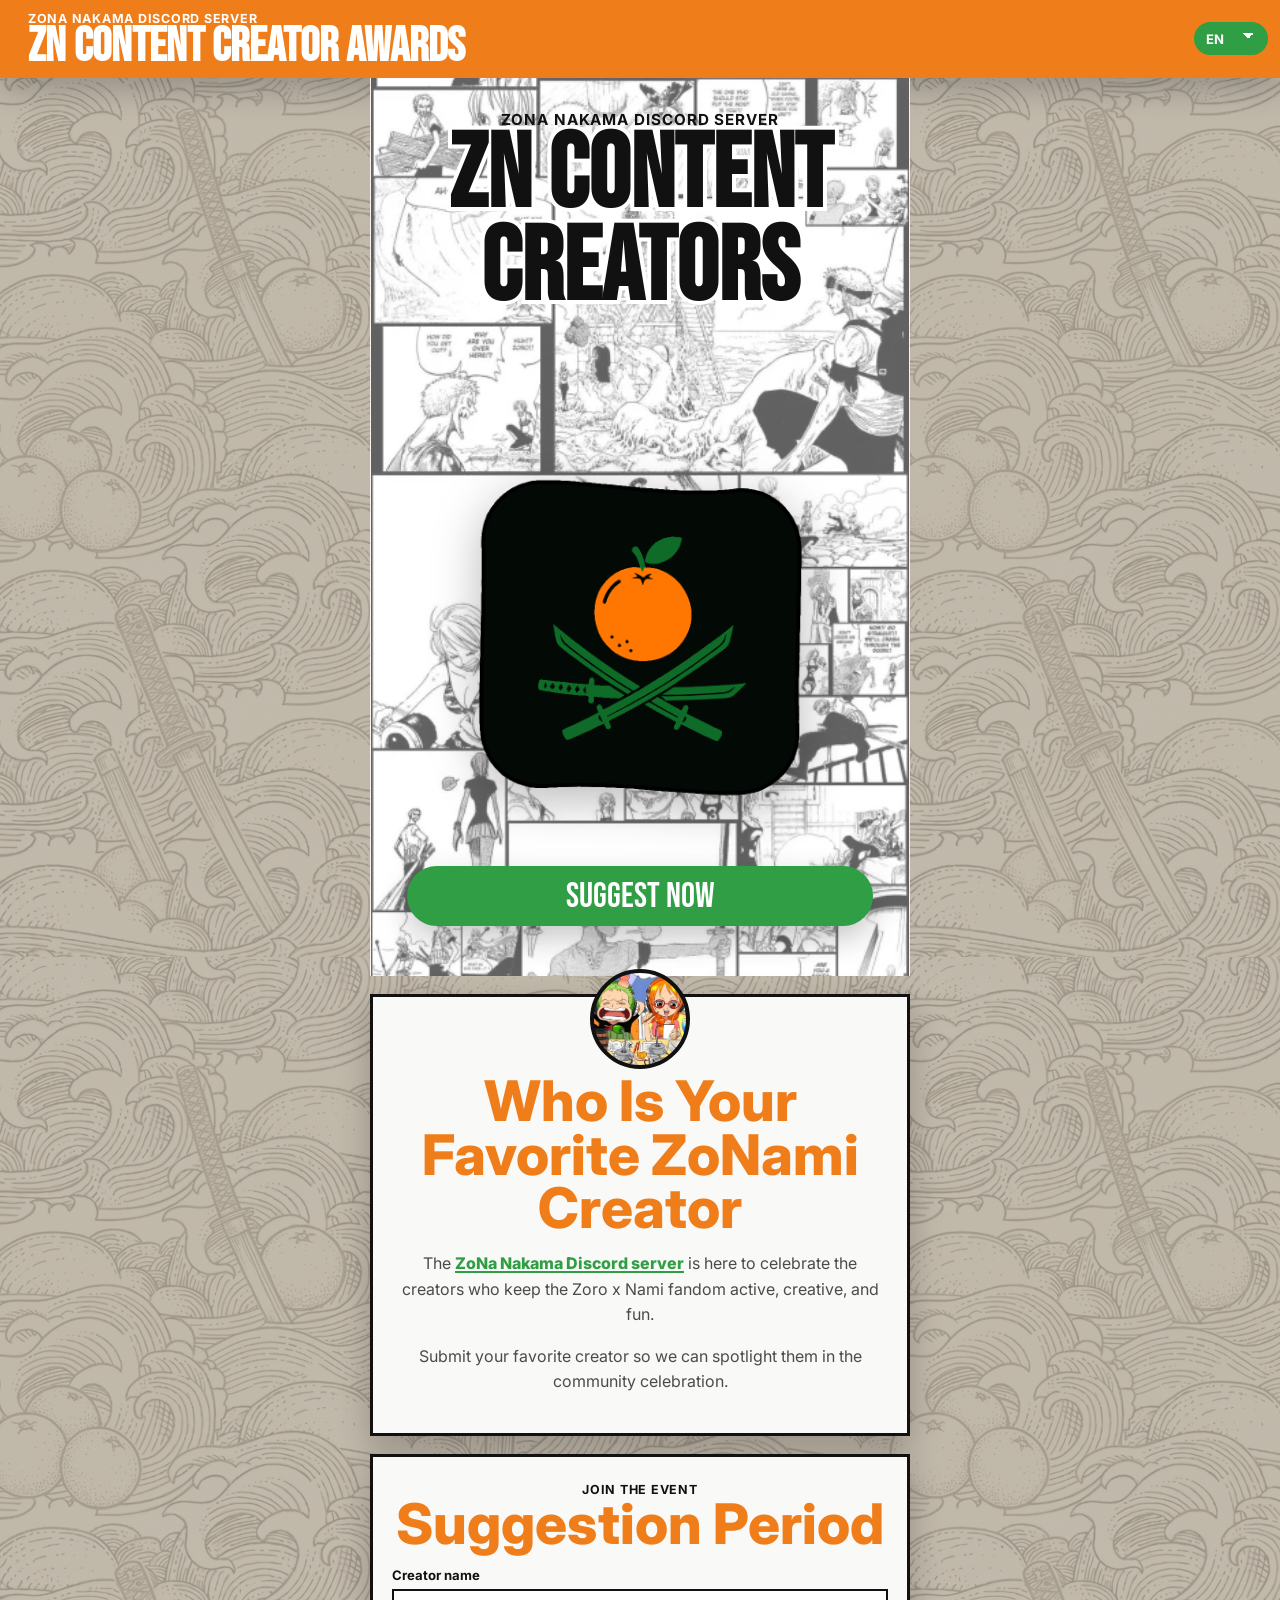
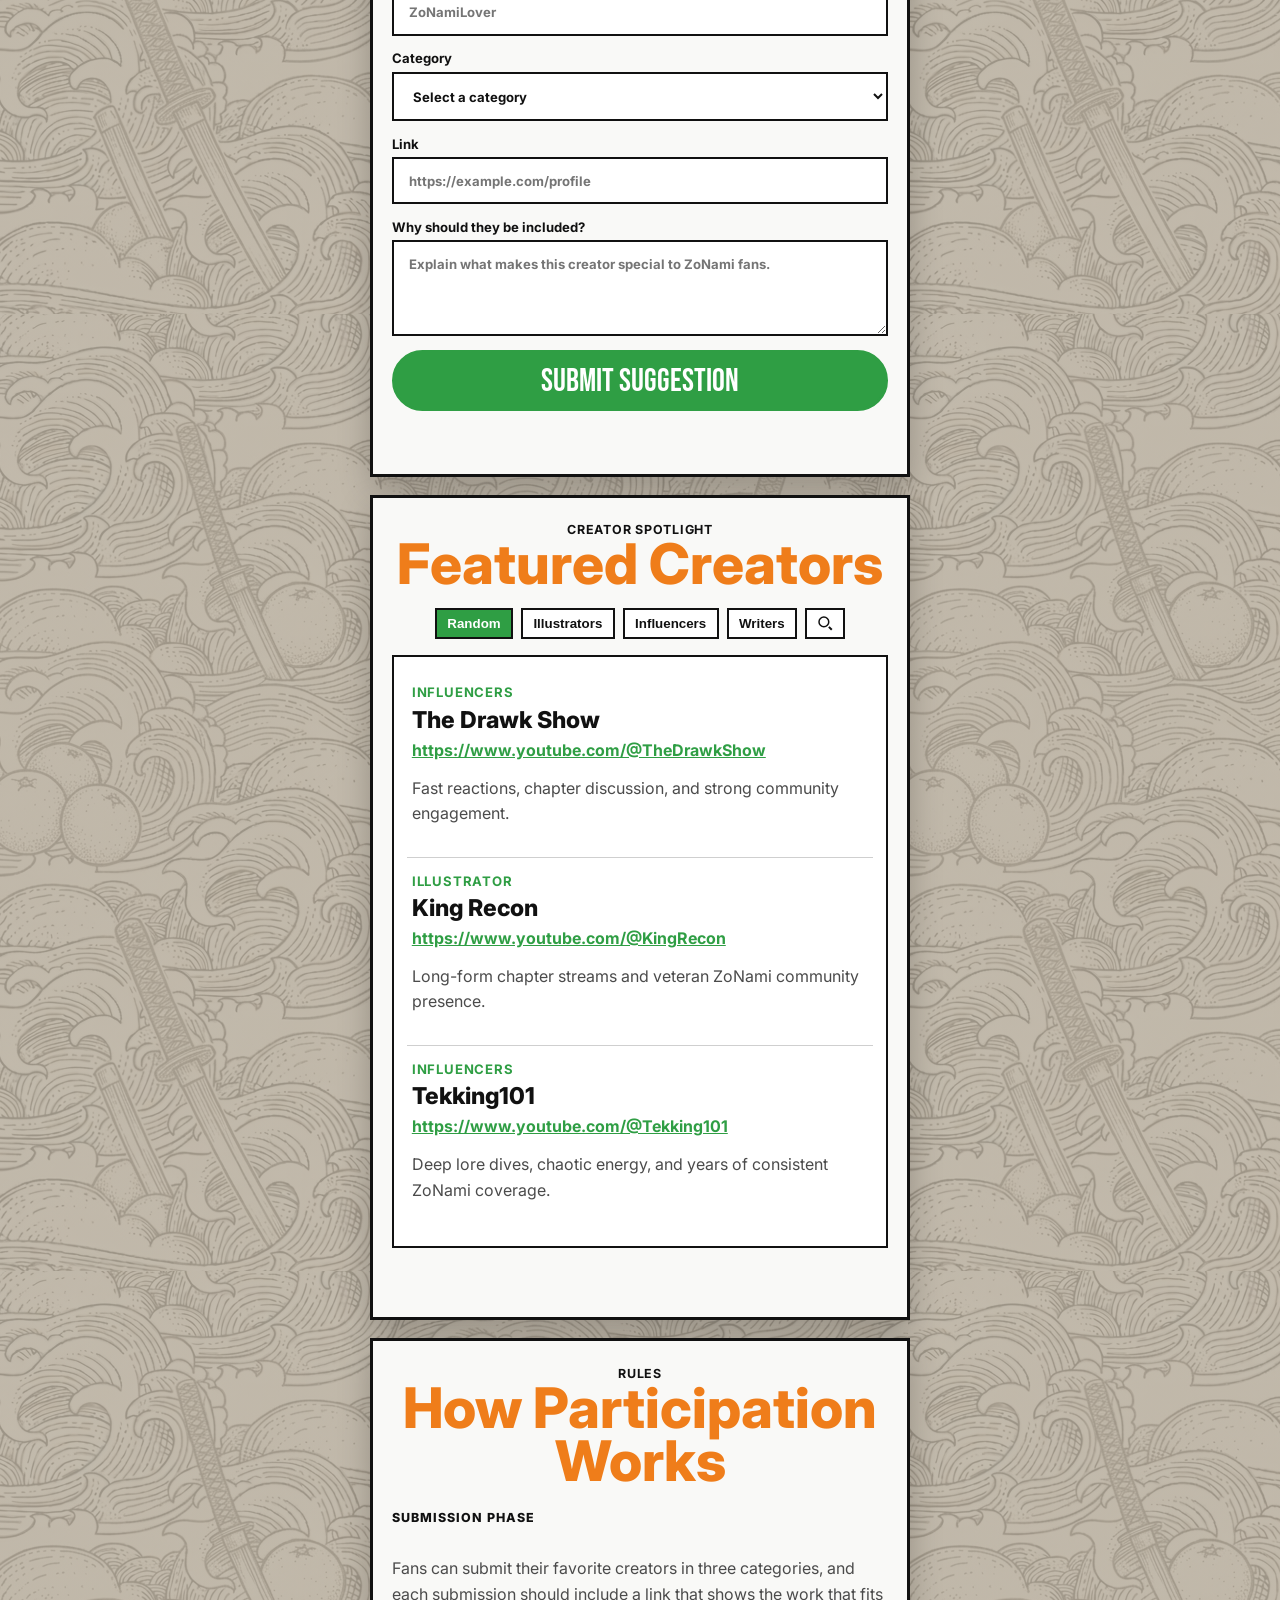
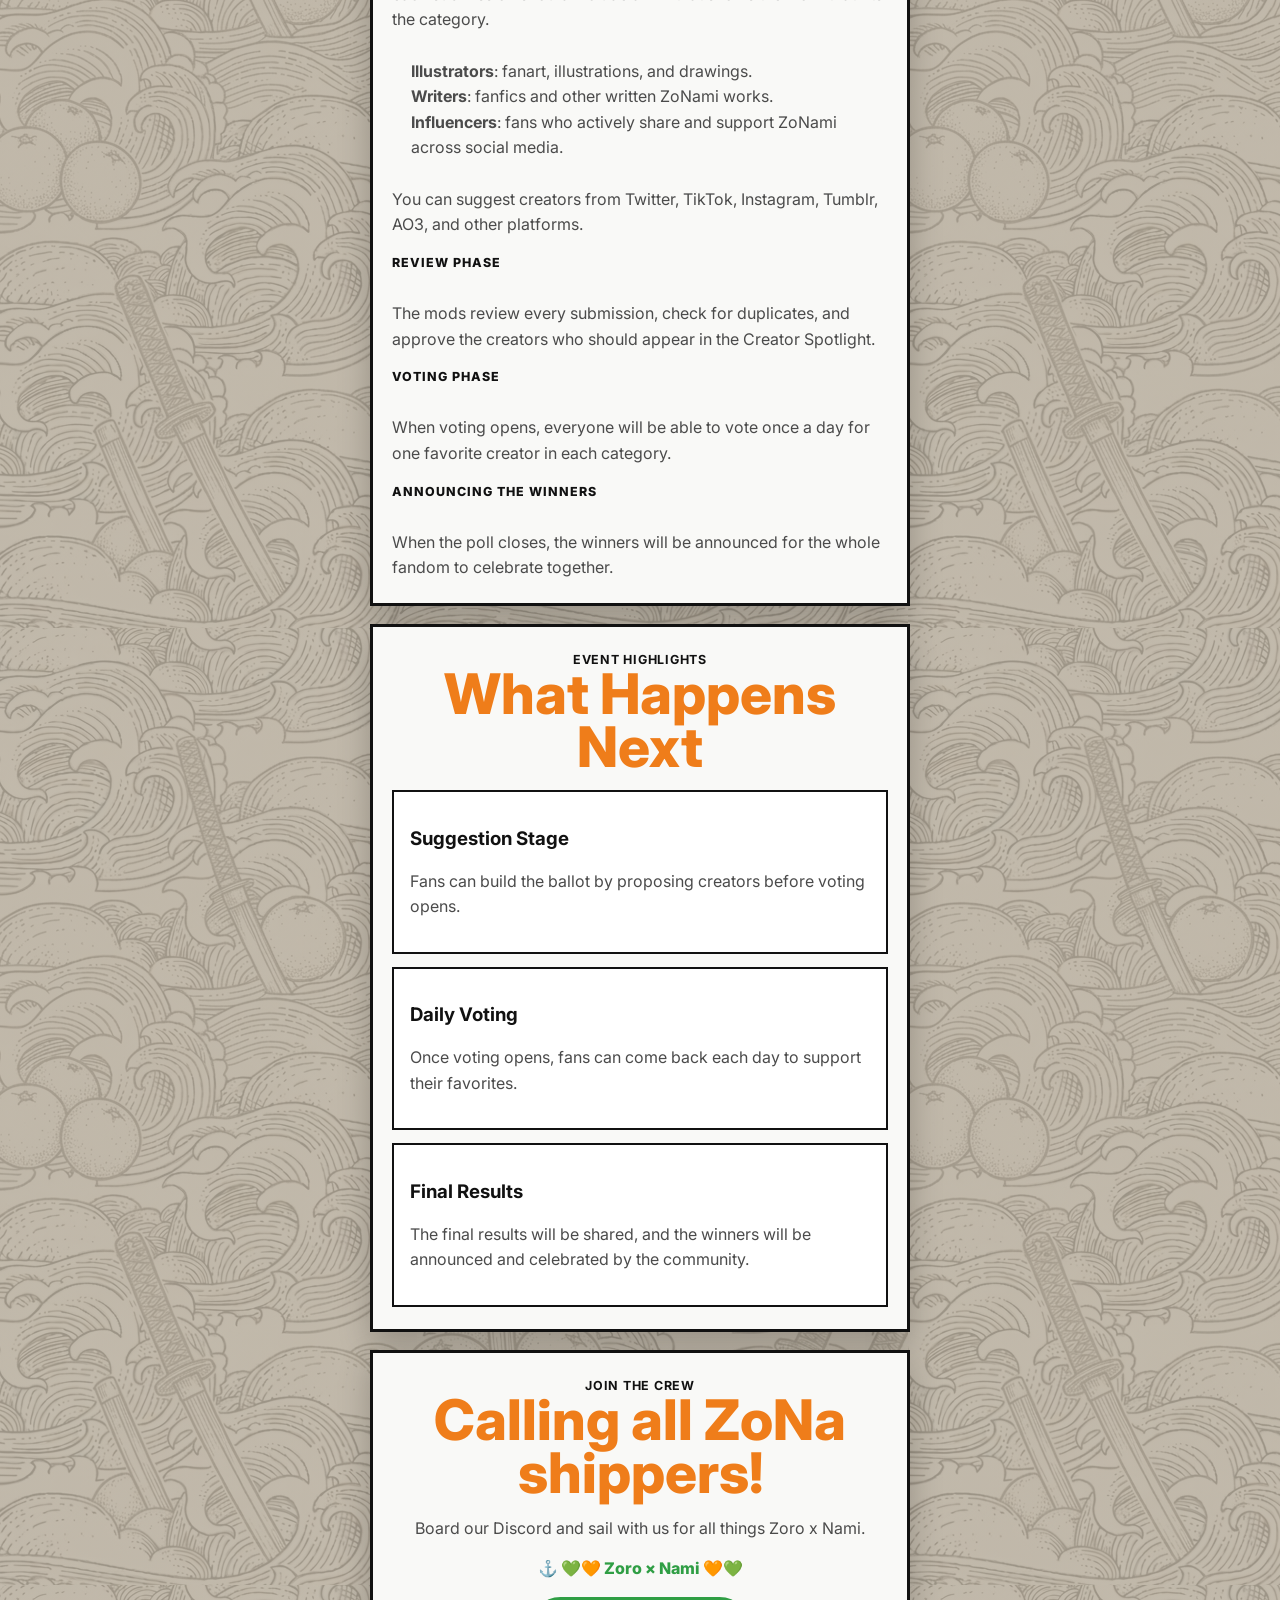
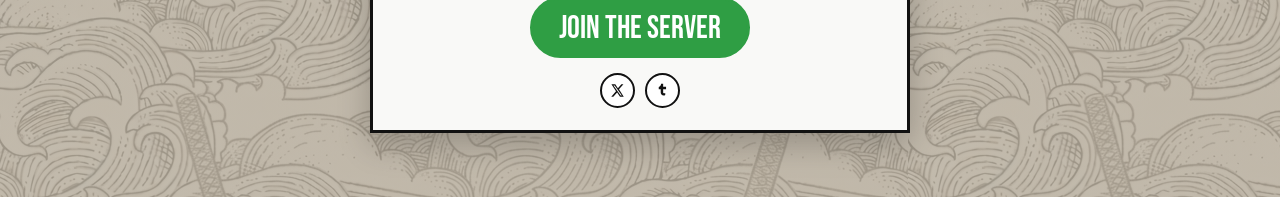
==== index-suggestion.html @ 35b056cb "Vote phase adjustment" ====
﻿<!DOCTYPE html>
<html lang="en">
  <head>
    <meta charset="UTF-8" />
    <meta name="viewport" content="width=device-width, initial-scale=1.0" />
    <title>ZoNami Creator World Vote</title>
    <meta
      name="description"
      content="A fan voting experience for ZoNami content creators, inspired by the WT100 event aesthetic."
    />
    <link rel="preconnect" href="https://fonts.googleapis.com" />
    <link rel="preconnect" href="https://fonts.gstatic.com" crossorigin />
    <link
      href="https://fonts.googleapis.com/css2?family=Bebas+Neue&family=Inter:wght@400;500;600;700;800&display=swap"
      rel="stylesheet"
    />
    <link rel="icon" type="image/webp" href="./img/logo.webp" />
    <link rel="stylesheet" href="./styles.css" />
  </head>
  <body>
    <div class="page-shell" id="home">
      <header class="topbar">
        <a class="topbar-logo" href="https://discord.gg/8rcrtwQWV7" target="_blank" rel="noreferrer noopener">
          <span class="logo-micro" data-i18n="brand.server">ZoNa Nakama Discord Server</span>
          <strong data-i18n="brand.awards">ZN CONTENT CREATOR AWARDS</strong>
        </a>
        <label class="lang-control">
          <span class="visually-hidden" data-i18n="lang.label">Language</span>
          <select id="languageSelect" aria-label="Language">
            <option value="en">EN</option>
            <option value="es">ES</option>
            <option value="fr">FR</option>
            <option value="pt">PT</option>
            <option value="ja">JA</option>
            <option value="zh">ZH</option>
            <option value="ko">KO</option>
            <option value="hi">HI</option>
            <option value="it">IT</option>
            <option value="id">ID</option>
            <option value="vi">VI</option>
            <option value="tl">TL</option>
            <option value="ar">AR</option>
          </select>
        </label>
      </header>

      <main class="poster">
        <section class="hero-frame">
          <div class="hero-collage">
            <div class="hero-masthead">
              <p class="hero-kicker">
                <a href="https://discord.gg/8rcrtwQWV7" target="_blank" rel="noreferrer noopener">
                  <span data-i18n="brand.server">ZoNa Nakama Discord Server</span>
                </a>
              </p>
              <h1 data-i18n="hero.title">ZN CONTENT CREATOR</h1>
            </div>

            <div class="hero-character">
              <a href="https://discord.gg/8rcrtwQWV7" target="_blank" rel="noreferrer noopener">
                <img class="hero-logo" src="./img/logo.webp" alt="ZoNa Nakama Discord Server logo" />
              </a>
            </div>

            <a class="cta-ribbon" href="#participate" data-action-label data-i18n="hero.cta">Suggest Now</a>
          </div>

          <section class="count-panel">
            <p class="count-mark" data-i18n="hero.vote_count">Current Vote Count</p>
            <div class="count-line">
              <span class="count-sigil">v</span>
              <strong id="voteCounter">00,000,000</strong>
            </div>
            <p class="count-subline">
              <span data-i18n="hero.proposed_creators">Proposed creators:</span>
              <span id="creatorCounter">00</span>
            </p>
          </section>
        </section>

        <section class="paper-card intro-card" id="about">
          <div class="crest" aria-label="Zona Podcast"></div>
          <h2 data-i18n-html="intro.title">Who Is Your<br />Favorite ZoNami Creator</h2>
          <p data-i18n-html="intro.body">
            This version is for real people voting on ZoNami content creators.
            First the page collects suggestions from the community. After that,
            voting opens for the approved lineup.
          </p>
          <p id="phaseDescription" data-i18n="intro.phase_description">
            Submit your favorite creators so they can enter the official vote.
          </p>
        </section>

        <section class="paper-card participate-card" id="participate">
          <div class="section-band">
            <span data-i18n="participate.kicker">Join The Event</span>
            <h2 id="phaseTitle" data-i18n="participate.title">Suggestion Period</h2>
          </div>

          <div class="mode-panel" data-mode="suggest" id="suggestionPanel">
            <form class="entry-form" id="suggestionForm">
              <label>
                <span data-i18n="form.creator_name">Creator name</span>
                <input type="text" name="name" placeholder="ZoNamiLover" data-i18n-placeholder="form.creator_name_placeholder" required pattern="^[^@].*$" />
              </label>
              <label>
                <span data-i18n="form.category">Category</span>
                <select name="platform" required>
                  <option value="" data-i18n="form.category_placeholder">Select a category</option>
                  <option value="Illustrator" data-i18n="category.Illustrator">Illustrator</option>
                  <option value="Influencers" data-i18n="category.Influencers">Influencers</option>
                  <option value="Writers" data-i18n="category.Writers">Writers</option>
                </select>
              </label>
              <label>
                <span data-i18n="form.link">Link</span>
                <input type="url" name="region" placeholder="https://example.com/profile" data-i18n-placeholder="form.link_placeholder" required />
              </label>
              <label>
                <span data-i18n="form.reason">Why should they be included?</span>
                <textarea name="pitch" rows="4" placeholder="Explain what makes this creator special to ZoNami fans." data-i18n-placeholder="form.reason_placeholder" required></textarea>
              </label>
              <button class="form-button" type="submit" data-i18n="form.submit">Submit Suggestion</button>
            </form>

            <div class="loading-panel is-hidden" id="loadingPanel" aria-live="polite">
              <p class="loading-kicker" data-i18n="loading.kicker">Submitting</p>
              <h3 data-i18n="loading.title">Sending your suggestion...</h3>
              <p class="loading-copy" data-i18n="loading.body">Please wait while we save it for the mods to review.</p>
            </div>

            <div class="success-panel is-hidden" id="successPanel" aria-live="polite">
              <p class="success-kicker" data-i18n="success.kicker">Suggestion Received</p>
              <h3 id="successTitle">Thank you for suggesting this creator!</h3>
              <p class="success-copy" data-i18n="success.body">The mods will review your vote.</p>
              <button class="form-button" type="button" id="suggestAgainButton" data-i18n="success.cta">Suggest Again</button>
            </div>
          </div>

          <div class="mode-panel is-hidden" data-mode="vote">
            <form class="search-form">
              <label>
                Search creators
                <input id="creatorSearch" type="search" placeholder="Search by creator or platform" />
              </label>
            </form>
            <p class="vote-note">
              In this demo, votes are stored locally in the browser with
              <code>localStorage</code>.
            </p>
          </div>

          <p class="feedback" id="feedbackMessage" aria-live="polite"></p>
        </section>

        <section class="paper-card creator-card-shell" id="hot">
          <div class="section-band">
            <span data-i18n="creators.kicker">Creator Ranking</span>
            <h2 id="participateTitle" data-i18n="creators.title">Suggested Creators</h2>
          </div>
          <div class="creator-filters" aria-label="Creator filters">
            <button class="creator-filter is-active" type="button" data-filter="slideshow" data-i18n="filters.slideshow">Slideshow</button>
            <button class="creator-filter" type="button" data-filter="Illustrator" data-i18n="filters.artists">Artists</button>
            <button class="creator-filter" type="button" data-filter="Influencers" data-i18n="filters.influencers">Influencers</button>
            <button class="creator-filter" type="button" data-filter="Writers" data-i18n="filters.writers">Writers</button>
            <button class="creator-filter creator-search-toggle" type="button" id="creatorSearchToggle" aria-label="Search creators">
              <svg viewBox="0 0 24 24" aria-hidden="true">
                <path d="M10.5 3a7.5 7.5 0 1 1 0 15a7.5 7.5 0 0 1 0-15Zm0 2a5.5 5.5 0 1 0 0 11a5.5 5.5 0 0 0 0-11Zm7.61 11.2L22 20.09L20.09 22l-3.89-3.89l1.91-1.91Z" />
              </svg>
            </button>
          </div>
          <div class="creator-search-panel is-hidden" id="creatorSearchPanel">
            <input id="creatorSearchInput" type="search" placeholder="Search by creator, link, or recommendation" />
          </div>
          <div class="creator-list-shell">
            <ul class="creator-list" id="creatorGrid"></ul>
          </div>
          <div class="creator-pagination is-inactive" id="creatorPagination">
            <button class="creator-page-button" type="button" id="creatorPrevButton" aria-label="Previous page">‹</button>
            <span class="creator-page-status" id="creatorPageStatus">1 / 1</span>
            <button class="creator-page-button" type="button" id="creatorNextButton" aria-label="Next page">›</button>
          </div>
        </section>

        <section class="paper-card rules-card" id="rules">
          <div class="section-band">
            <span data-i18n="rules.kicker">Rules</span>
            <h2 data-i18n="rules.title">How Participation Works</h2>
          </div>
          <ul class="rule-list" id="ruleList"></ul>
        </section>

        <section class="paper-card rewards-card" id="rewards">
          <div class="section-band">
            <span data-i18n="rewards.kicker">Event Highlights</span>
            <h2 data-i18n="rewards.title">Fan Campaign Features</h2>
          </div>
          <div class="reward-cards">
            <article>
              <h3 data-i18n="rewards.stage_title">Suggestion Stage</h3>
              <p data-i18n="rewards.stage_body">Fans can build the ballot by proposing creators before voting opens.</p>
            </article>
            <article>
              <h3 data-i18n="rewards.daily_title">Daily Voting</h3>
              <p data-i18n="rewards.daily_body">Once voting starts, supporters can return and push their favorites higher.</p>
            </article>
            <article>
              <h3 data-i18n="rewards.reveal_title">Ranking Reveal</h3>
              <p data-i18n="rewards.reveal_body">The final result can be presented as a Top 100 celebration page.</p>
            </article>
          </div>
        </section>

        <section class="paper-card discord-card" id="discord">
          <div class="section-band">
            <span data-i18n="discord.kicker">Join The Crew</span>
            <h2 data-i18n="discord.title">Calling all ZoNa shippers!</h2>
          </div>
          <p class="discord-copy" data-i18n="discord.body">Board our Discord and sail with us for all things Zoro x Nami.</p>
          <p class="discord-emoji">⚓️ 💚🧡 Zoro × Nami 🧡💚</p>
          <a class="form-button discord-button" href="https://discord.gg/8rcrtwQWV7" target="_blank" rel="noreferrer noopener" data-i18n="discord.cta">Join the Server</a>
          <div class="social-links" aria-label="ZoNa social links">
            <a class="social-button" href="https://x.com/ZonaNakama" target="_blank" rel="noreferrer noopener" aria-label="ZonaNakama on X">
              <svg viewBox="0 0 24 24" aria-hidden="true">
                <path d="M18.244 2H21.5l-7.11 8.126L22 22h-5.956l-4.664-6.99L5.264 22H2l7.604-8.691L2.312 2h6.106l4.216 6.377L18.244 2Zm-1.142 18h1.804L7.428 3.895H5.492L17.102 20Z" />
              </svg>
            </a>
            <a class="social-button" href="https://www.tumblr.com/zonamievents" target="_blank" rel="noreferrer noopener" aria-label="ZoNamiEvents on Tumblr">
              <svg viewBox="0 0 24 24" aria-hidden="true">
                <path d="M14.078 20c-3.387 0-4.944-2.423-4.944-4.88v-5.3H6V6.372c2.173-.786 3.46-2.728 3.777-5.372h3.269v4.86H17.7V9.82h-4.654v4.879c0 1.153.596 1.807 1.653 1.807.56 0 1.153-.192 1.653-.462v3.11c-.73.5-1.73.846-2.274.846Z" />
              </svg>
            </a>
          </div>
        </section>
      </main>
    </div>

    <template id="creatorCardTemplate">
      <li class="creator-card">
        <div class="creator-body">
          <p class="creator-category"></p>
          <h3 class="creator-name"></h3>
          <p class="creator-link"></p>
          <p class="creator-pitch"></p>
        </div>
      </li>
    </template>

    <script src="./config.js"></script>
    <script src="./locales/index.js"></script>
    <script src="./locales/en.js"></script>
    <script src="./locales/es.js"></script>
    <script src="./locales/fr.js"></script>
    <script src="./locales/pt.js"></script>
    <script src="./locales/ja.js"></script>
    <script src="./locales/zh.js"></script>
    <script src="./locales/ko.js"></script>
    <script src="./locales/hi.js"></script>
    <script src="./locales/it.js"></script>
    <script src="./locales/id.js"></script>
    <script src="./locales/vi.js"></script>
    <script src="./locales/tl.js"></script>
    <script src="./locales/ar.js"></script>
    <script src="./app.js"></script>
  </body>
</html>
---- styles.css ----
﻿:root {
  --red: #ef7d1a;
  --gold: #2f9e44;
  --paper: #f9f9f7;
  --ink: #111;
  --ink-soft: #4b4b4b;
  --black: #0d0d0d;
  --shadow: 0 12px 30px rgba(0, 0, 0, 0.22);
  --poster-width: 540px;
}

* {
  box-sizing: border-box;
}

html {
  scroll-behavior: smooth;
}

body {
  margin: 0;
  font-family: "Inter", sans-serif;
  color: var(--ink);
  background-color: #b7ae9e;
  background-image:
    linear-gradient(rgba(183, 174, 158, 0.85), rgba(183, 174, 158, 0.85)),
    url("./img/bgpattern.png");
  background-repeat: repeat, repeat;
  background-position: top left, top left;
  background-size: auto, auto;
  min-height: 100vh;
}

a {
  color: inherit;
  text-decoration: none;
}

.page-shell {
  width: 100%;
  padding: 0 0 4rem;
}

.topbar {
  display: flex;
  align-items: center;
  justify-content: space-between;
  background: var(--red);
  min-height: 72px;
  box-shadow: var(--shadow);
  width: 100vw;
  margin-left: calc(50% - 50vw);
  margin-right: calc(50% - 50vw);
  padding: 0 0.75rem;
}

.topbar-logo {
  display: flex;
  flex-direction: column;
  justify-content: center;
  gap: 2px;
  min-height: 72px;
  padding: 0.7rem 1rem;
  color: #fff;
}

.topbar-logo:hover,
.hero-kicker a:hover {
  opacity: 0.92;
}

.logo-micro,
.hero-kicker,
.count-mark,
.count-subline,
.section-band span,
.creator-category {
  text-transform: uppercase;
  letter-spacing: 0.06em;
  font-size: 0.78rem;
  font-weight: 700;
}

.topbar-logo strong,
.hero-masthead h1,
.cta-ribbon,
#voteCounter {
  font-family: "Bebas Neue", sans-serif;
}

.topbar-logo strong {
  font-size: 3rem;
  line-height: 0.8;
}

.lang-control {
  display: flex;
  align-items: center;
  margin-left: 1rem;
}

.lang-control select {
  min-width: 74px;
  border: 2px solid var(--gold);
  border-radius: 999px;
  padding: 0.4rem 0.65rem;
  background-color: var(--gold);
  font-weight: 700;
  font-size: 0.82rem;
  color: #fff;
  appearance: none;
  -webkit-appearance: none;
  -moz-appearance: none;
  background-image:
    linear-gradient(45deg, transparent 50%, #fff 50%),
    linear-gradient(135deg, #fff 50%, transparent 50%);
  background-position:
    calc(100% - 18px) calc(50% - 3px),
    calc(100% - 12px) calc(50% - 3px);
  background-size: 6px 6px, 6px 6px;
  background-repeat: no-repeat;
  padding-right: 2rem;
}

.visually-hidden {
  position: absolute;
  width: 1px;
  height: 1px;
  padding: 0;
  margin: -1px;
  overflow: hidden;
  clip: rect(0, 0, 0, 0);
  white-space: nowrap;
  border: 0;
}

.poster {
  display: grid;
  gap: 0;
  width: min(100%, var(--poster-width));
  margin: 0 auto;
}

.hero-frame {
  position: relative;
  background:
    linear-gradient(180deg, rgba(255, 255, 255, 0.26), rgba(255, 255, 255, 0.26)),
    linear-gradient(90deg, rgba(252, 222, 203, 0.7), rgba(255, 255, 255, 0.45), rgba(252, 222, 203, 0.7));
  border-left: 1px solid rgba(255, 255, 255, 0.65);
  border-right: 1px solid rgba(255, 255, 255, 0.65);
}

.hero-collage {
  position: relative;
  min-height: 800px;
  padding: 1rem 1rem 2rem;
  background:
    linear-gradient(rgba(255, 255, 255, 0.38), rgba(255, 255, 255, 0.38)),
    url("./img/collage01.webp");
  background-position: center 0, center 0;
  background-repeat: repeat-y;
  background-size: cover, cover;
  animation: collage-rise 28s linear infinite;
}

@keyframes collage-rise {
  from {
    background-position: center 0, center 0;
  }

  to {
    background-position: center 0, center -240px;
  }
}

.hero-masthead {
  position: relative;
  z-index: 2;
  text-align: center;
  padding-top: 1rem;
}

.hero-kicker {
  margin: 0;
  font-size: 0.95rem;
}

.hero-masthead h1 {
  margin: 0;
  font-size: 6.5rem;
  line-height: 0.9;
  color: #111;
  -webkit-text-stroke: 8px #fff;
  paint-order: stroke fill;
  text-shadow:
    2px 2px 0 #fff,
    -2px 2px 0 #fff,
    2px -2px 0 #fff,
    -2px -2px 0 #fff;
}

.hero-character {
  position: relative;
  z-index: 1;
  height: 620px;
  margin-top: 0.5rem;
  display: flex;
  align-items: center;
  justify-content: center;
}

.hero-logo {
  position: relative;
  z-index: 2;
  width: 100%;
  max-width: 360px;
  max-height: 520px;
  object-fit: contain;
  filter: drop-shadow(0 12px 24px rgba(0, 0, 0, 0.28));
}

.cta-ribbon {
    display: block;
    width: calc(100% - 72px);
    margin: 0 auto;
    position: absolute;
    left: 50%;
    bottom: 50px;
    transform: translateX(-50%);
    z-index: 3;
    text-align: center;
    font-size: 2.2rem;
    line-height: 1;
    color: #fff;
    background: var(--gold);
    border: 5px solid var(--gold);
    border-radius: 999px;
    padding: 0.50rem 1rem 0.40rem;
    box-shadow: var(--shadow);
}

.count-panel {
  position: relative;
  z-index: 2;
  margin: 8px 16px 0;
  background: #050505;
  color: #fff;
  padding: 1rem 1rem 1.1rem;
  box-shadow: var(--shadow);
  display: none;
}

.count-mark {
  margin: 0 0 0.25rem;
  text-align: right;
  font-size: 0.95rem;
  color: #e5f6d8;
}

.count-line {
  display: flex;
  align-items: end;
  gap: 0.8rem;
}

.count-sigil {
  font-family: Georgia, serif;
  font-style: italic;
  font-size: 4rem;
  line-height: 1;
}

#voteCounter {
  font-size: 4.6rem;
  line-height: 0.95;
  letter-spacing: 0.03em;
  font-weight: 400;
}

.count-subline {
  margin: 0.5rem 0 0;
  text-align: right;
  color: #d8d8d8;
}

.paper-card {
  position: relative;
  background: var(--paper);
  border: 3px solid #111;
  box-shadow: var(--shadow);
  margin-top: 18px;
  padding: 1.3rem 1.2rem 1.4rem;
}

.intro-card {
  text-align: center;
  padding-top: 4.9rem;
}

.crest {
  position: absolute;
  left: 50%;
  top: -28px;
  transform: translateX(-50%);
  width: 100px;
  height: 100px;
  border-radius: 50%;
  border: 4px solid #111;
  background: #fff url("./img/zonapodcast.jpg") center center / cover no-repeat;
  background-size: 132%;
  background-position: center center;
}

.intro-card h2,
.section-band h2 {
  margin: 0;
  color: var(--red);
  font-size: 3.5rem;
  line-height: 0.95;
  font-weight: 800;
}

.intro-card p,
.vote-note,
.feedback,
.rule-list,
.reward-cards p,
.creator-pitch {
  color: var(--ink-soft);
  line-height: 1.6;
}

.intro-card a {
  color: var(--gold);
  font-weight: 800;
  text-decoration: underline;
  text-decoration-thickness: 0.12em;
  text-underline-offset: 0.12em;
}

.section-band {
  margin-bottom: 1rem;
  text-align: center;
}

.entry-form {
  display: grid;
  gap: 0.9rem;
}

.entry-form label,
.search-form label {
  display: grid;
  gap: 0.35rem;
  font-weight: 700;
  font-size: 0.82rem;
}

.field-hint {
  color: var(--ink-soft);
  font-size: 0.82rem;
  font-weight: 500;
}

.search-form {
  margin-bottom: 1rem;
}

input,
select,
textarea {
  width: 100%;
  border: 2px solid #111;
  border-radius: 0;
  padding: 0.85rem 0.9rem;
  font: inherit;
  color: var(--ink);
  background: #fff;
}

textarea {
  resize: vertical;
}

.form-button,
.vote-button {
  display: inline-block;
  border: 3px solid var(--gold);
  border-radius: 999px;
  background: var(--gold);
  color: #fff;
  font-family: "Bebas Neue", sans-serif;
  font-size: 2rem;
  line-height: 1;
  padding: 0.8rem 1rem 0.65rem;
  cursor: pointer;
}

.vote-button:disabled {
  opacity: 0.45;
  cursor: not-allowed;
}

.vote-button {
  display: none;
}

.feedback {
  min-height: 1.5rem;
  margin: 1rem 0 0;
  font-weight: 700;
  font-size: 0.82rem;
}

.feedback.is-success {
  color: #0f6c37;
}

.feedback.is-error {
  color: #d96b12;
}

.mode-panel.is-hidden {
  display: none;
}

.is-hidden {
  display: none !important;
}

.loading-panel,
.success-panel {
  text-align: center;
  padding: 1.5rem 0 0.5rem;
}

.loading-kicker,
.success-kicker {
  margin: 0 0 0.35rem;
  color: var(--gold);
  font-weight: 800;
  letter-spacing: 0.08em;
  text-transform: uppercase;
}

.loading-panel h3,
.success-panel h3 {
  margin: 0;
  color: var(--red);
  font-size: 2.2rem;
  line-height: 1;
}

.loading-copy,
.success-copy {
  margin: 0.9rem 0 1.2rem;
  color: var(--ink-soft);
  font-size: 1.05rem;
}

.creator-grid {
  display: grid;
  gap: 0.9rem;
}

.creator-filters {
  display: flex;
  flex-wrap: wrap;
  gap: 0.5rem;
  justify-content: center;
  margin-bottom: 1rem;
}

.creator-filter {
  border: 2px solid #111;
  background: #fff;
  color: #111;
  font-weight: 800;
  padding: 0.4rem 0.65rem;
  cursor: pointer;
}

.creator-filter.is-active {
  background: var(--gold);
  color: #fff;
}

.creator-search-toggle {
  display: inline-flex;
  align-items: center;
  justify-content: center;
  width: 40px;
  padding: 0;
}

.creator-search-toggle svg {
  width: 18px;
  height: 18px;
  fill: currentColor;
}

.creator-search-panel {
  margin-bottom: 1rem;
}

.creator-search-panel input {
  width: 100%;
}

.creator-list-shell {
  border: 2px solid #111;
  background: #fff;
  padding: 0.8rem;
  min-height: 430px;
}

.creator-list {
  list-style: none;
  margin: 0;
  padding: 0;
}

.creator-pagination {
  display: flex;
  align-items: center;
  justify-content: center;
  gap: 0.65rem;
  margin-top: 0.9rem;
  min-height: 32px;
}

.creator-pagination.is-inactive {
  visibility: hidden;
  pointer-events: none;
}

.creator-page-button {
  width: 32px;
  height: 32px;
  border: 2px solid #111;
  border-radius: 50%;
  background: #fff;
  color: #111;
  font-size: 1.15rem;
  line-height: 1;
  cursor: pointer;
}

.creator-page-button:disabled {
  opacity: 0.4;
  cursor: default;
}

.creator-page-status {
  min-width: 3.5rem;
  text-align: center;
  font-weight: 700;
}

.creator-card {
  border-bottom: 1px solid #cfcfcf;
  padding: 0.9rem 0.3rem;
}

.creator-card:last-child {
  border-bottom: 0;
}

.creator-name {
  margin: 0 0 0.35rem;
  font-size: 1.45rem;
  font-weight: 800;
}

.creator-category {
  margin: 0 0 0.35rem;
  color: var(--gold);
  font-weight: 700;
  font-size: 0.82rem;
}

.creator-link {
  margin: 0 0 0.65rem;
  word-break: break-all;
}

.creator-link a {
  color: var(--gold);
  font-weight: 700;
  text-decoration: underline;
}

.rule-list {
  list-style: none;
  padding-left: 0;
  margin: 0;
}

.rule-phase {
  display: inline-block;
  margin-bottom: 0.15rem;
  color: #111;
  font-weight: 800;
  letter-spacing: 0.08em;
  text-transform: uppercase;
  font-size: 0.78rem;
}

.rule-detail {
  display: inline-block;
  padding-left: 1.2rem;
}

.rule-list li + li {
  margin-top: 0.7rem;
}

.reward-cards {
  display: grid;
  gap: 0.8rem;
}

.reward-cards article {
  border: 2px solid #111;
  background: #fff;
  padding: 1rem;
}

.discord-card {
  text-align: center;
}

.discord-copy {
  margin: 0 auto 1rem;
  max-width: 30rem;
  color: var(--ink-soft);
  line-height: 1.6;
}

.discord-emoji {
  margin: 0 0 1.2rem;
  font-weight: 800;
  color: var(--gold);
}

.discord-button {
  min-width: 220px;
}

.social-links {
  display: flex;
  gap: 0.6rem;
  justify-content: center;
  margin-top: 0.9rem;
}

.social-button {
  display: inline-flex;
  align-items: center;
  justify-content: center;
  border: 2px solid #111;
  border-radius: 50%;
  width: 35px;
  height: 35px;
  background: #fff;
  color: #111;
  text-decoration: none;
}

.social-button:hover {
  background: #f4f4f4;
}

.social-button svg {
  width: 15px;
  height: 15px;
  fill: currentColor;
}

.vote-phase-shell {
  display: grid;
  gap: 1rem;
}

.vote-phase-copy {
  margin: 0 0 1rem;
  text-align: center;
  color: var(--ink-soft);
}

.vote-category-buttons {
  display: grid;
  grid-template-columns: repeat(3, minmax(0, 1fr));
  gap: 0.75rem;
}

.vote-category-button,
.vote-back-button,
.share-button {
  border: 2px solid #111;
  background: #fff;
  color: #111;
  font: inherit;
  font-weight: 800;
  cursor: pointer;
  text-align: center;
}

.vote-category-button {
  min-height: 58px;
  padding: 0.85rem 0.8rem;
  text-transform: uppercase;
  letter-spacing: 0.05em;
}

.vote-category-button.is-active {
  background: var(--gold);
  color: #fff;
}

.vote-category-button.is-disabled {
  opacity: 0.45;
  cursor: not-allowed;
}

.vote-category-button:hover,
.vote-back-button:hover,
.share-button:hover {
  background: #f5f5f5;
}

.vote-category-button.is-active:hover {
  background: var(--gold);
}

.vote-search-panel {
  margin-top: 0.85rem;
}

.vote-search-panel input {
  width: 100%;
}

.vote-candidate-grid {
  list-style: none;
  margin: 0;
  padding: 0;
  display: grid;
  grid-template-columns: repeat(2, minmax(0, 1fr));
  gap: 1rem;
}

.vote-candidate-card,
.vote-empty-state {
  min-width: 0;
}

.vote-candidate-button {
  display: block;
  width: 100%;
  border: 0;
  padding: 0;
  background: transparent;
  cursor: pointer;
}

.vote-candidate-art {
  position: relative;
  aspect-ratio: 1 / 1;
  border: 2px solid #111;
  background: transparent;
  display: grid;
  place-items: center;
  overflow: hidden;
}

.vote-candidate-art::before,
.vote-share-art::before {
  content: "";
  position: absolute;
  inset: 8px;
  border: 2px solid rgba(17, 17, 17, 0.2);
  background:
    linear-gradient(rgba(255, 255, 255, 0.18), rgba(255, 255, 255, 0.18)),
    linear-gradient(135deg, #fff6ef, #fff);
  pointer-events: none;
}

.vote-candidate-art[data-theme="1"],
.vote-share-art[data-theme="1"] {
  background: transparent;
}

.vote-candidate-art[data-theme="2"],
.vote-share-art[data-theme="2"] {
  background: transparent;
}

.vote-candidate-art[data-theme="3"],
.vote-share-art[data-theme="3"] {
  background: transparent;
}

.vote-candidate-art[data-theme="4"],
.vote-share-art[data-theme="4"] {
  background: transparent;
}

.vote-candidate-art[data-theme="5"],
.vote-share-art[data-theme="5"] {
  background: transparent;
}

.vote-candidate-art[data-theme="6"],
.vote-share-art[data-theme="6"] {
  background: transparent;
}

.vote-candidate-art[data-theme="1"]::before,
.vote-share-art[data-theme="1"]::before {
  background:
    linear-gradient(rgba(255, 255, 255, 0.18), rgba(255, 255, 255, 0.18)),
    linear-gradient(135deg, #d8e2ff, #b8d8f8);
}

.vote-candidate-art[data-theme="2"]::before,
.vote-share-art[data-theme="2"]::before {
  background:
    linear-gradient(rgba(255, 255, 255, 0.18), rgba(255, 255, 255, 0.18)),
    linear-gradient(135deg, #f5d5e5, #e6c8f4);
}

.vote-candidate-art[data-theme="3"]::before,
.vote-share-art[data-theme="3"]::before {
  background:
    linear-gradient(rgba(255, 255, 255, 0.18), rgba(255, 255, 255, 0.18)),
    linear-gradient(135deg, #f8e7c2, #f4d7b8);
}

.vote-candidate-art[data-theme="4"]::before,
.vote-share-art[data-theme="4"]::before {
  background:
    linear-gradient(rgba(255, 255, 255, 0.18), rgba(255, 255, 255, 0.18)),
    linear-gradient(135deg, #d9d4f2, #c7c0e8);
}

.vote-candidate-art[data-theme="5"]::before,
.vote-share-art[data-theme="5"]::before {
  background:
    linear-gradient(rgba(255, 255, 255, 0.18), rgba(255, 255, 255, 0.18)),
    linear-gradient(135deg, #d8ebe4, #c5ddd4);
}

.vote-candidate-art[data-theme="6"]::before,
.vote-share-art[data-theme="6"]::before {
  background:
    linear-gradient(rgba(255, 255, 255, 0.18), rgba(255, 255, 255, 0.18)),
    linear-gradient(135deg, #e8ddd6, #d9cfc6);
}

.vote-candidate-initials,
.vote-share-art span {
  position: relative;
  z-index: 1;
  display: inline-flex;
  align-items: center;
  justify-content: center;
  width: 6.4rem;
  height: 6.4rem;
  border-radius: 50%;
  background: #fff;
  box-shadow: 0 10px 24px rgba(0, 0, 0, 0.16);
  font-family: "Bebas Neue", sans-serif;
  font-size: 2.45rem;
  line-height: 1;
  letter-spacing: 0.04em;
  color: rgba(17, 17, 17, 0.92);
}

.vote-candidate-name {
  background: #111;
  color: #fff;
  padding: 0.9rem 0.5rem;
  text-align: center;
  font-size: 1.05rem;
  font-weight: 700;
  text-transform: uppercase;
}

.vote-result-view {
  text-align: center;
}

.vote-result-kicker {
  margin: 0 0 0.3rem;
  font-size: 1.8rem;
  line-height: 1;
  color: #fff;
  font-family: "Bebas Neue", sans-serif;
}

.vote-result-name {
  margin: 0 0 1rem;
  color: #fff;
  font-size: 3.2rem;
  line-height: 0.95;
  font-weight: 800;
}

.vote-result-view {
  background:
    linear-gradient(rgba(139, 23, 17, 0.72), rgba(139, 23, 17, 0.72)),
    url("./img/collage01.webp");
  background-size: cover;
  background-position: center;
  padding: 1rem;
  border: 2px solid #111;
}

.vote-share-card {
  position: relative;
  max-width: 430px;
  margin: 0 auto;
  background:
    linear-gradient(rgba(255, 255, 255, 0.92), rgba(255, 255, 255, 0.92)),
    url("./img/collage01.webp");
  border: 2px solid #111;
  padding: 1rem 1rem 1.25rem;
  overflow: hidden;
}

.vote-share-date {
  display: inline-block;
  margin: 0 auto 0.8rem;
  background: #fff;
  color: var(--red);
  border: 2px solid var(--red);
  border-radius: 999px;
  padding: 0.3rem 1rem;
  font-family: "Bebas Neue", sans-serif;
  font-size: 2rem;
  line-height: 1;
}

.vote-share-art {
  position: relative;
  aspect-ratio: 1 / 1;
  max-width: 300px;
  margin: 0 auto;
  border: 2px solid var(--red);
  display: grid;
  place-items: center;
  overflow: hidden;
}

.vote-share-stamp {
  margin: 0.8rem 0 0;
  color: var(--red);
  font-family: "Bebas Neue", sans-serif;
  font-size: 2.8rem;
  line-height: 0.95;
}

.vote-share-brand {
  margin: 0.45rem 0 0;
  color: var(--red);
  font-size: 1rem;
  line-height: 1.3;
  font-weight: 800;
}

.vote-share-brand a {
  color: var(--gold);
  text-decoration: underline;
  text-decoration-thickness: 0.1em;
  text-underline-offset: 0.12em;
}

.vote-share-copy {
  margin: 1rem 0 0.85rem;
  color: #fff;
  font-size: 1.1rem;
  line-height: 1.5;
}

.vote-share-actions {
  display: flex;
  flex-wrap: wrap;
  justify-content: center;
  gap: 0.65rem;
}

.share-button {
  display: inline-flex;
  align-items: center;
  justify-content: center;
  width: 42px;
  height: 42px;
  border: 2px solid #111;
  border-radius: 50%;
  padding: 0;
  text-decoration: none;
  background: #111;
  color: #fff;
}

.share-button:hover {
  background: #fff;
  color: #111;
}

.share-button svg {
  width: 18px;
  height: 18px;
  fill: currentColor;
}

.vote-empty-state {
  grid-column: 1 / -1;
  border: 2px solid #111;
  background: #fff;
  padding: 1rem;
  text-align: center;
  color: var(--ink-soft);
}

@media (max-width: 560px) {
  .page-shell {
    width: 100%;
  }

  .topbar {
    gap: 0.75rem;
    padding: 0.5rem;
  }

  .lang-control select {
    min-width: 68px;
    font-size: 0.78rem;
    padding: 0.35rem 0.55rem;
  }

  .hero-collage {
    min-height: 560px;
    padding-inline: 0.5rem;
  }

  .hero-masthead h1 {
    font-size: 4.6rem;
  }

  .hero-logo {
    width: 100%;
    max-width: 220px;
    max-height: 260px;
  }

  .hero-character {
    height: 340px;
    margin-top: 0.25rem;
  }

  .cta-ribbon {
    width: calc(100% - 30px);
    font-size: 2.4rem;
    bottom: 12px;
  }

  .vote-category-buttons,
  .vote-candidate-grid {
    grid-template-columns: 1fr;
  }

  .vote-result-name {
    font-size: 2.6rem;
  }

  .vote-share-stamp {
    font-size: 4rem;
  }

  #voteCounter {
    font-size: 3.2rem;
  }
}
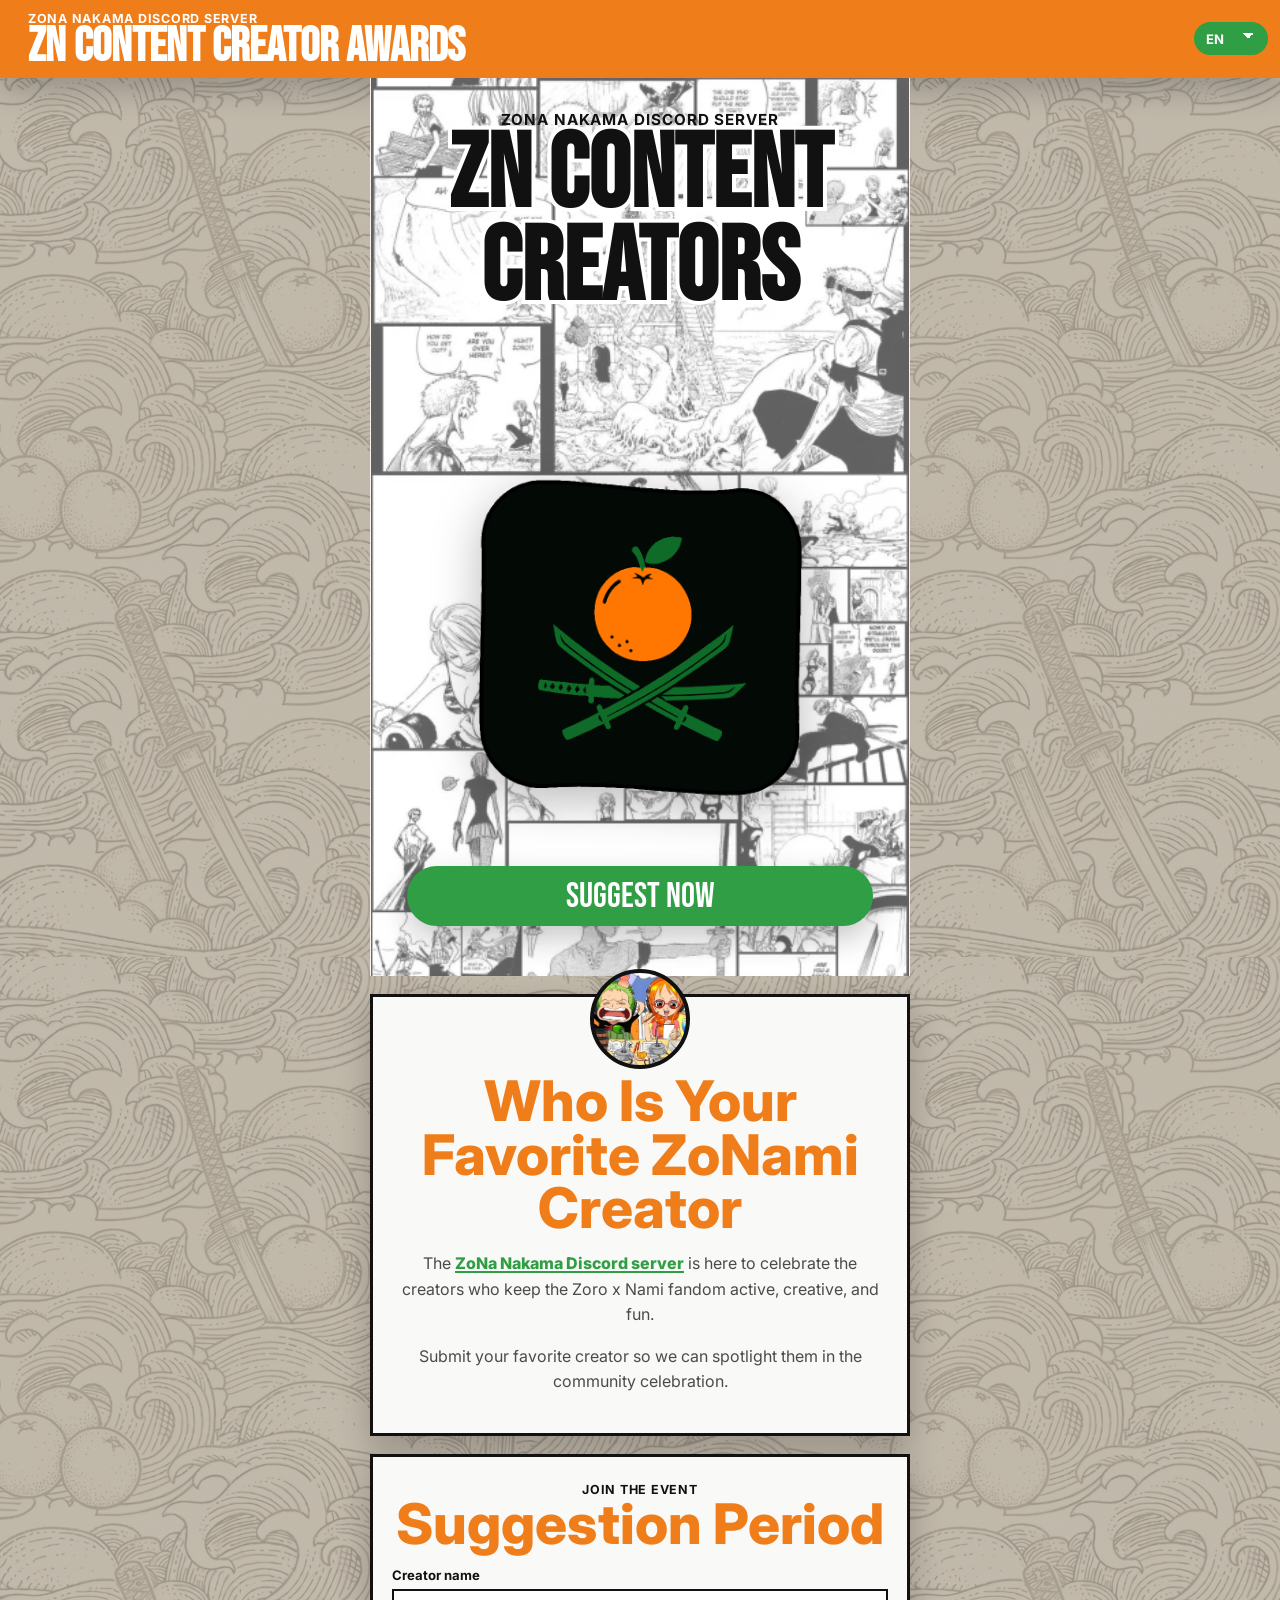
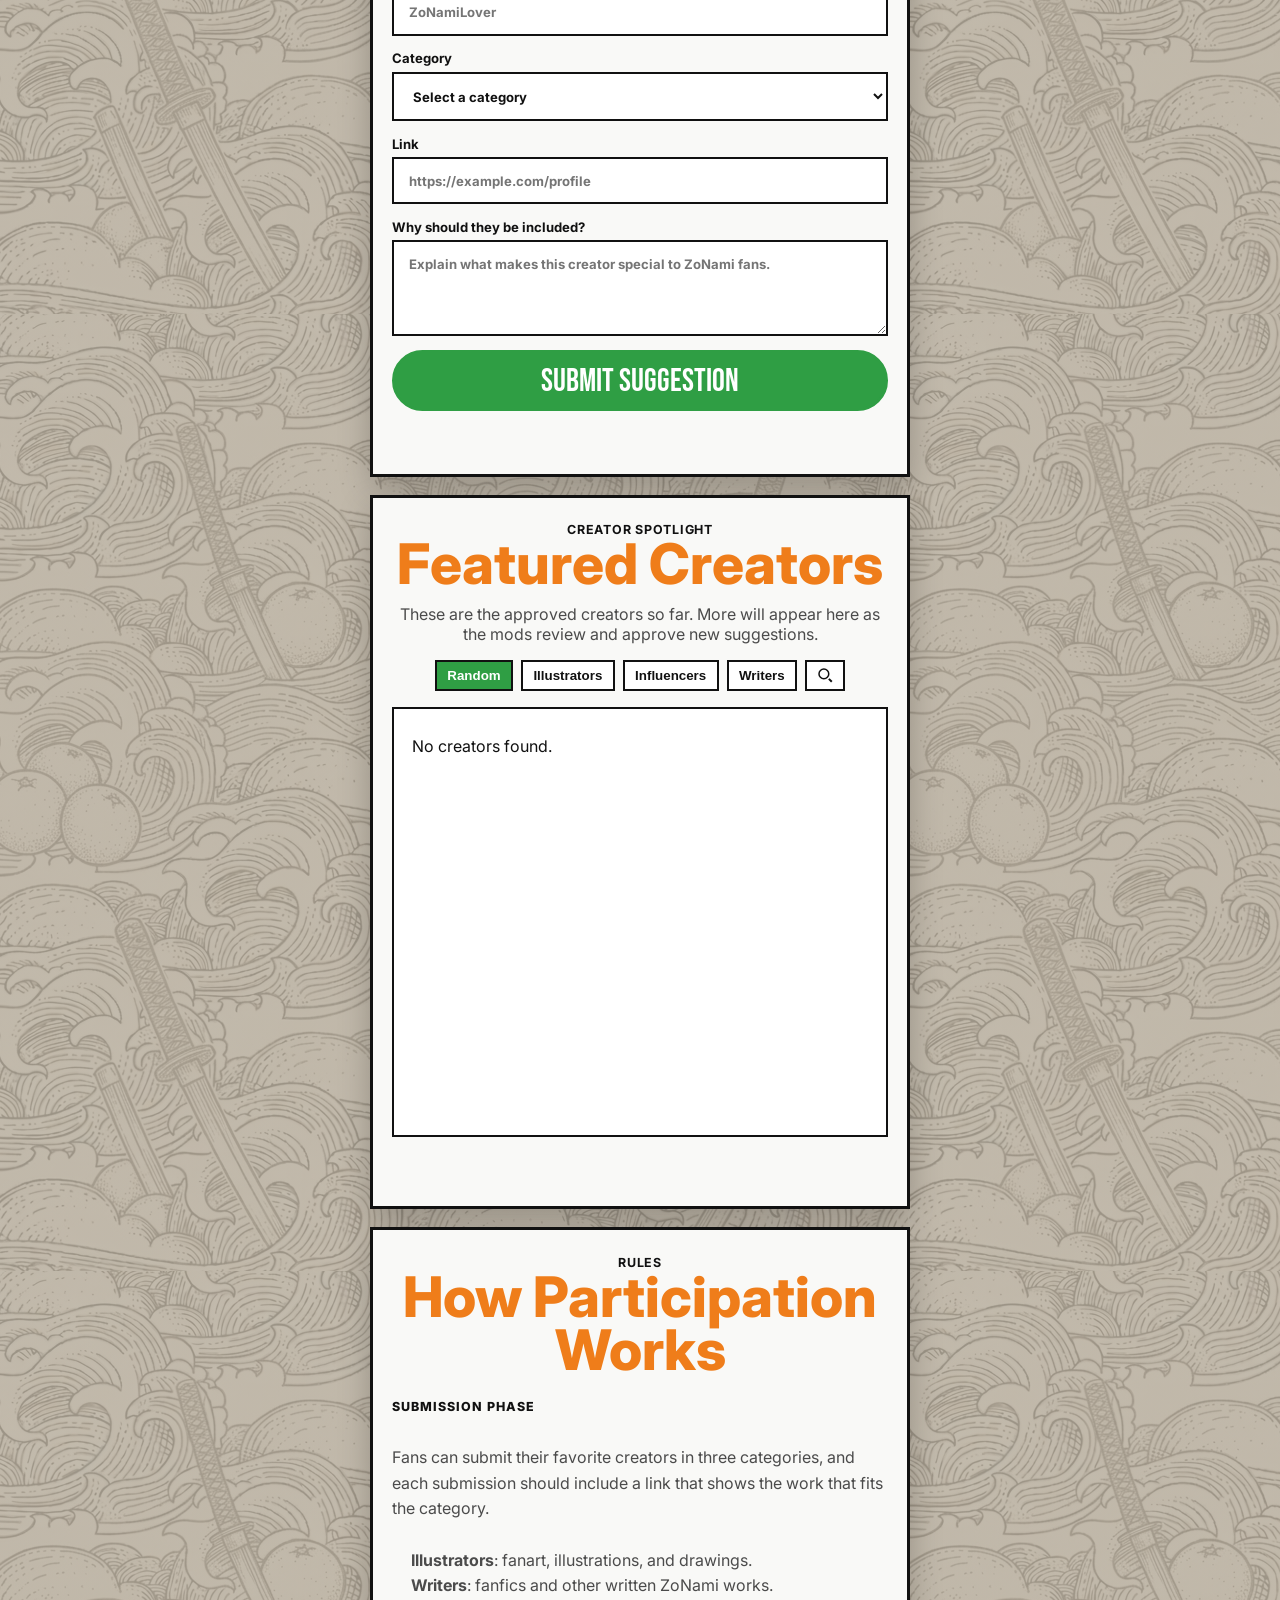
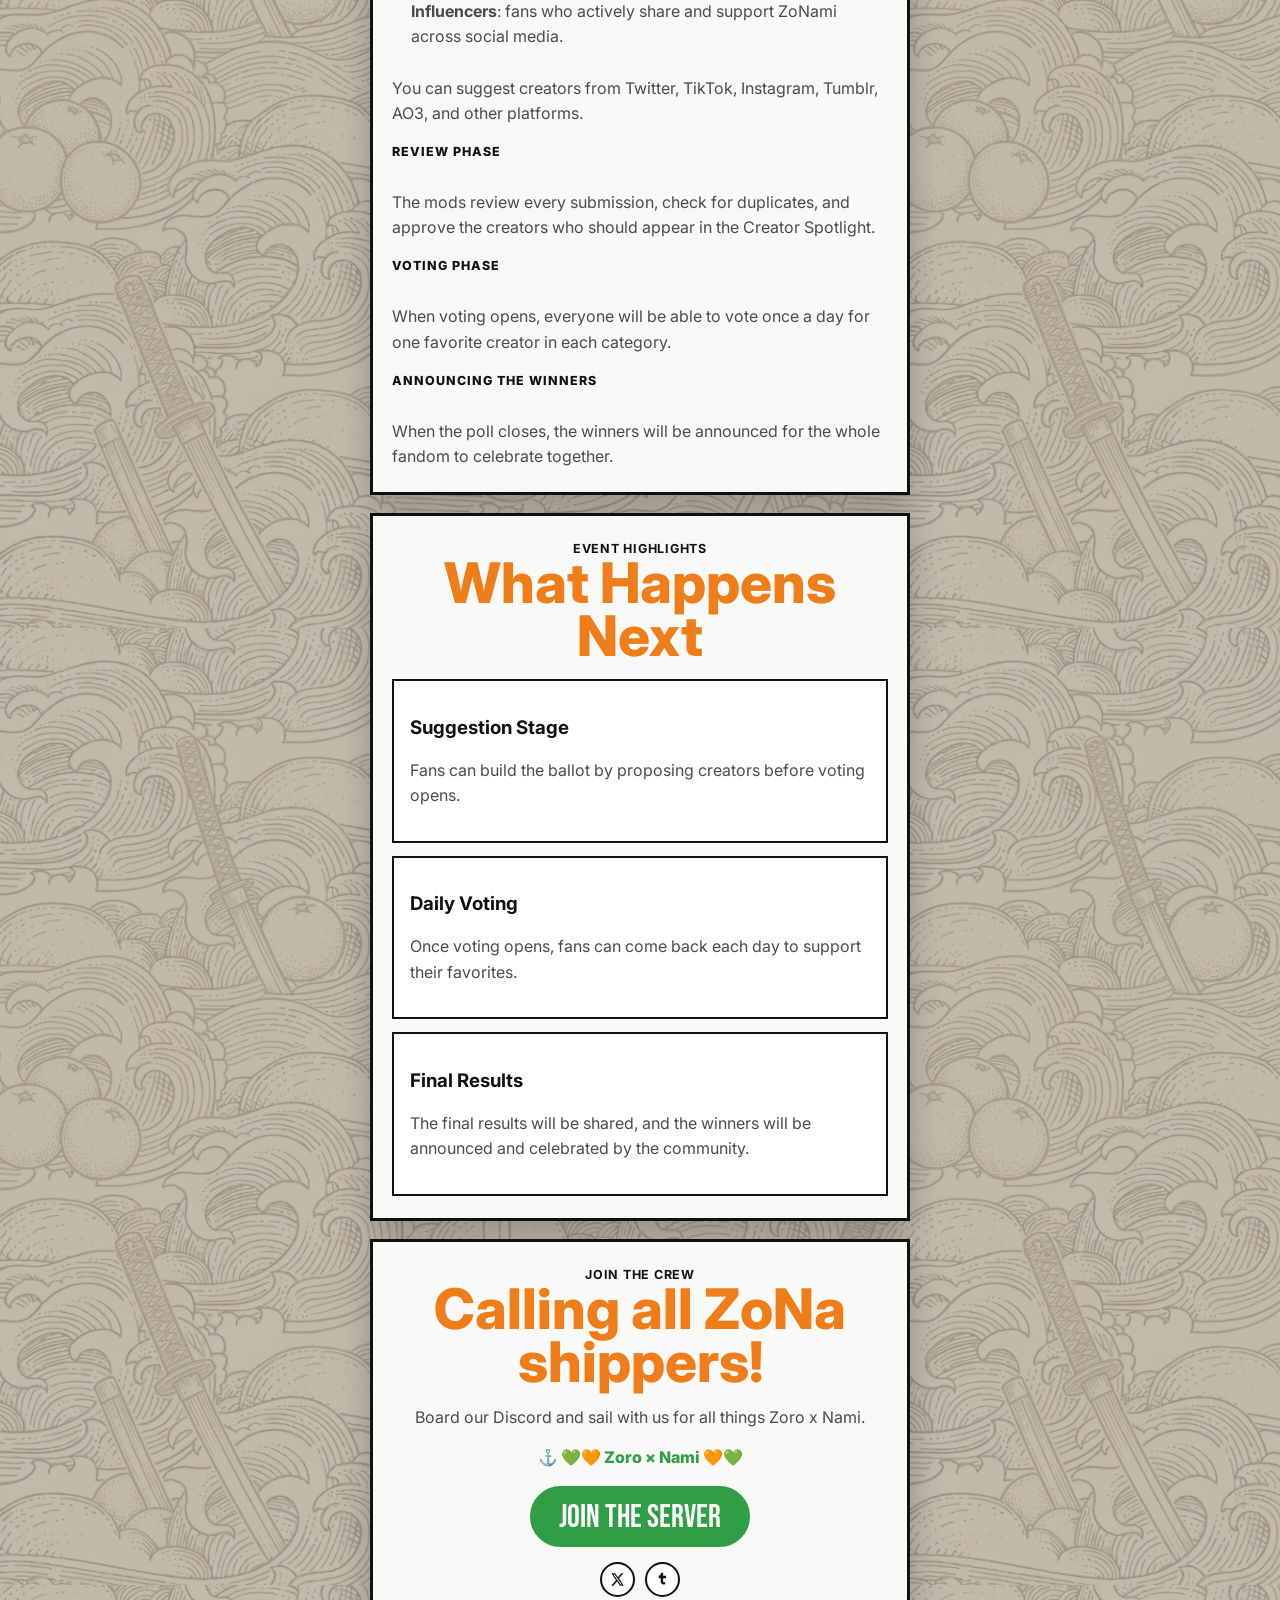
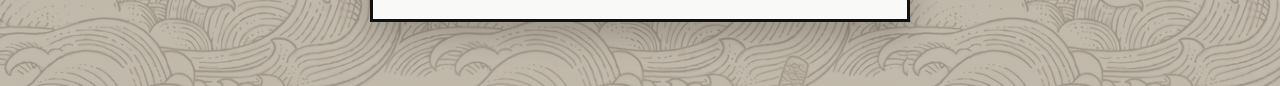
==== commit 2bab3085: "creators spotlight subtitle" ====
--- a/index-suggestion.html
+++ b/index-suggestion.html
@@ -158,6 +158,9 @@
             <span data-i18n="creators.kicker">Creator Ranking</span>
             <h2 id="participateTitle" data-i18n="creators.title">Suggested Creators</h2>
           </div>
+          <p class="creator-spotlight-copy" id="creatorsDescription">
+            These are the approved creators so far. More will appear here as the mods review and approve new suggestions.
+          </p>
           <div class="creator-filters" aria-label="Creator filters">
             <button class="creator-filter is-active" type="button" data-filter="slideshow" data-i18n="filters.slideshow">Slideshow</button>
             <button class="creator-filter" type="button" data-filter="Illustrator" data-i18n="filters.artists">Artists</button>
--- a/styles.css
+++ b/styles.css
@@ -343,6 +343,13 @@
   text-align: center;
 }
 
+.creator-spotlight-copy {
+  margin: -0.25rem auto 1rem;
+  max-width: 44rem;
+  color: var(--ink-soft);
+  text-align: center;
+}
+
 .entry-form {
   display: grid;
   gap: 0.9rem;
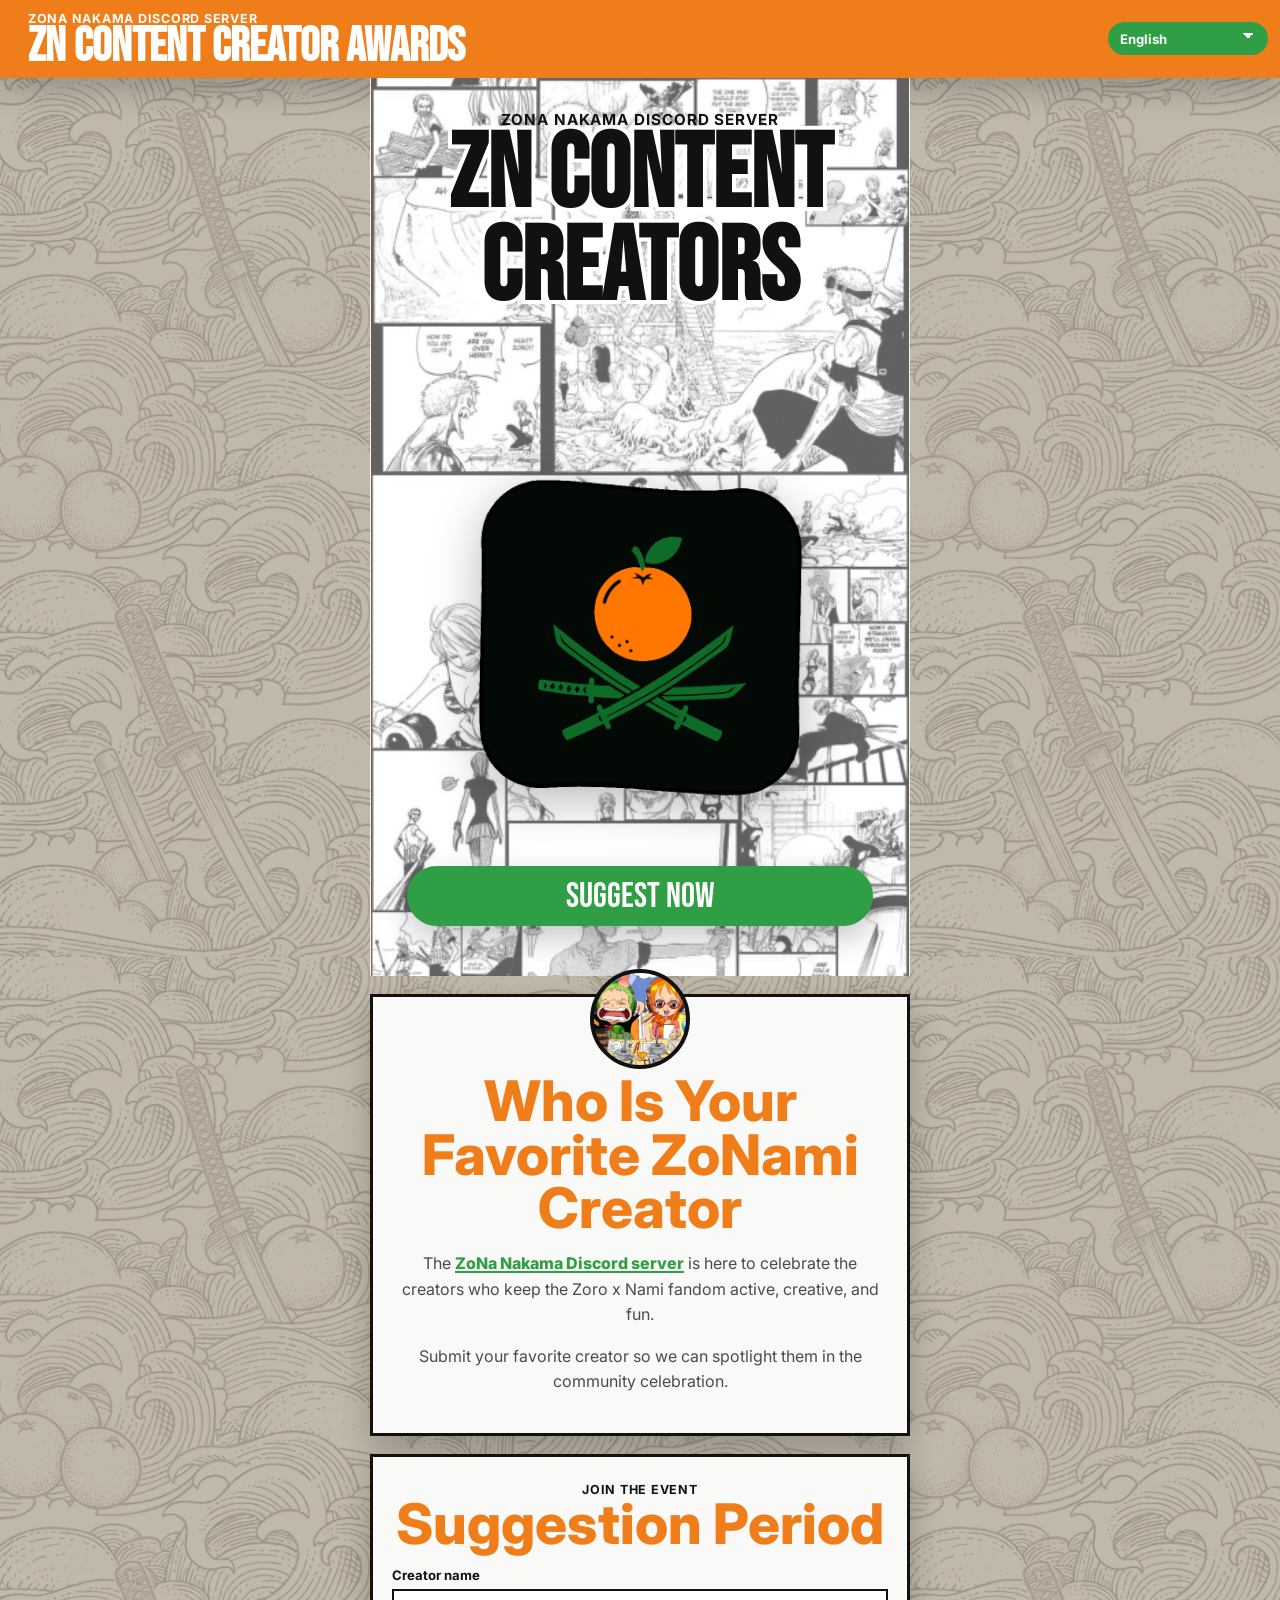
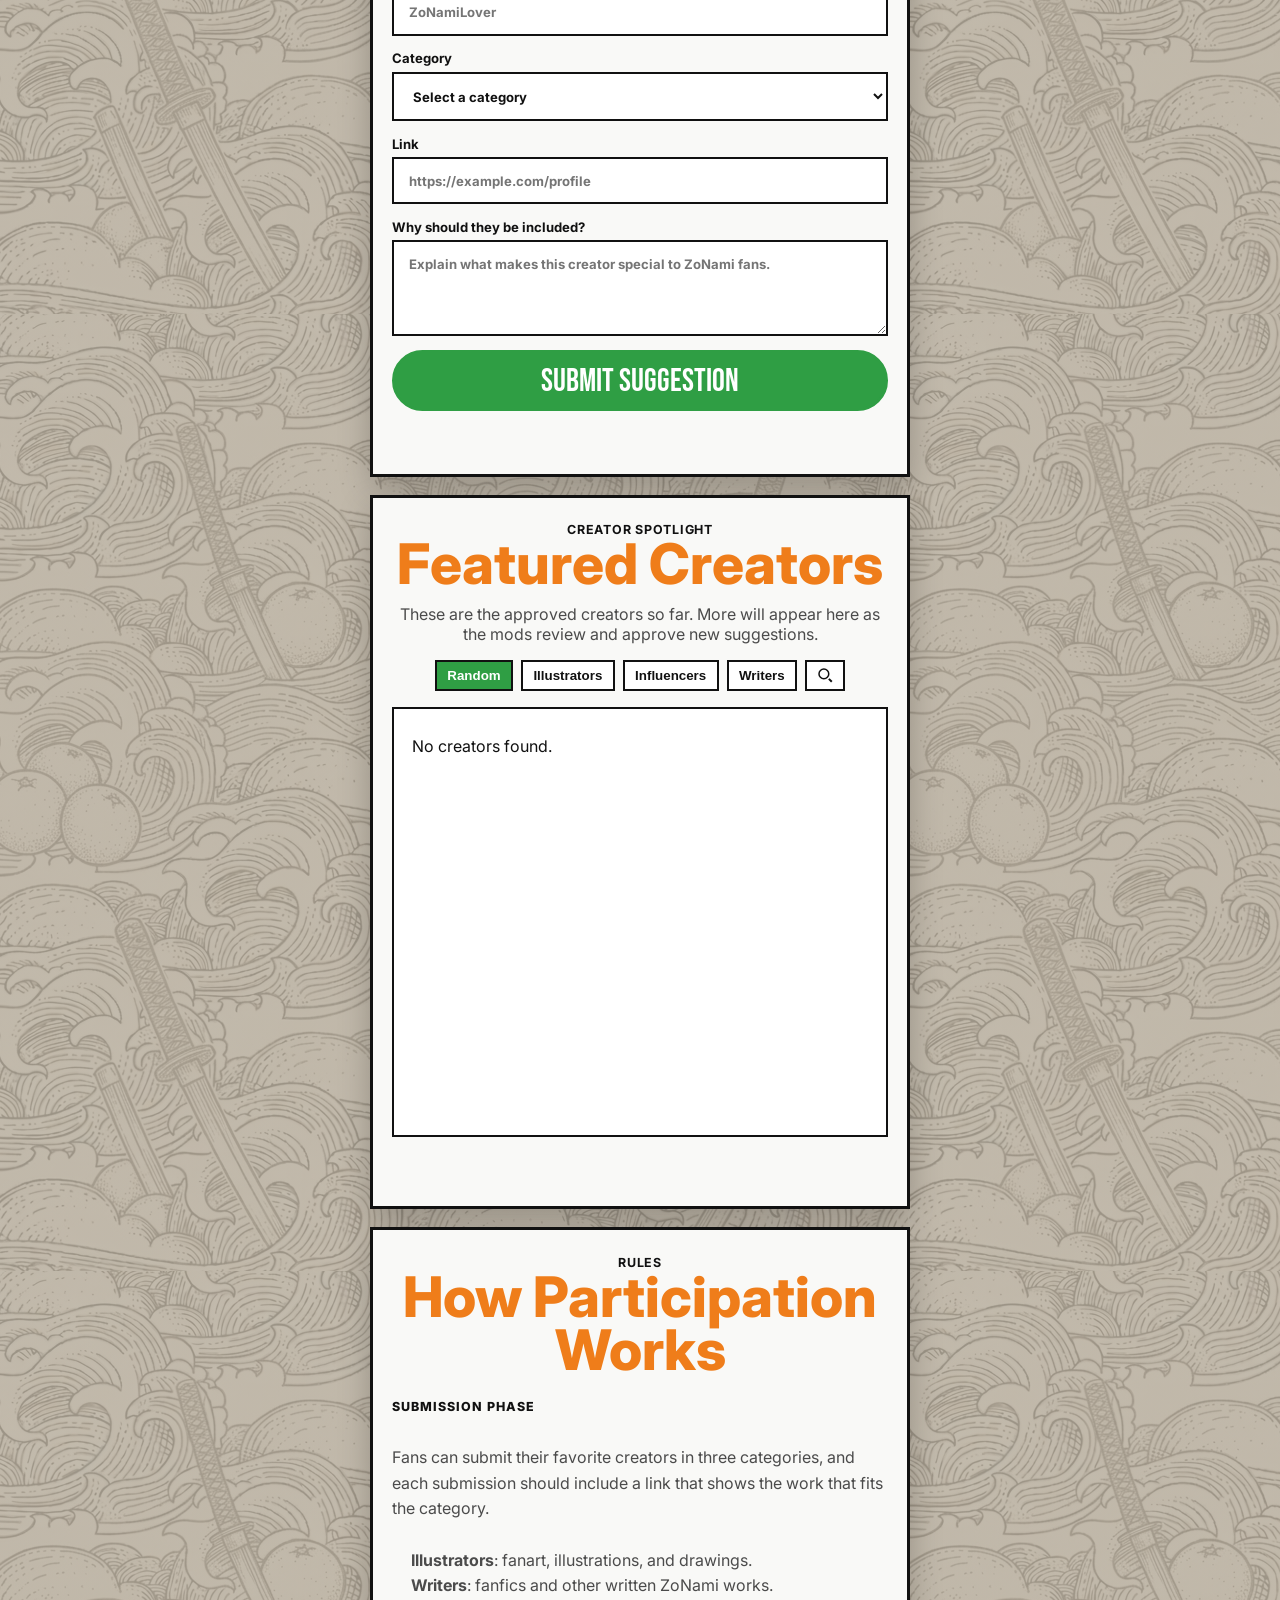
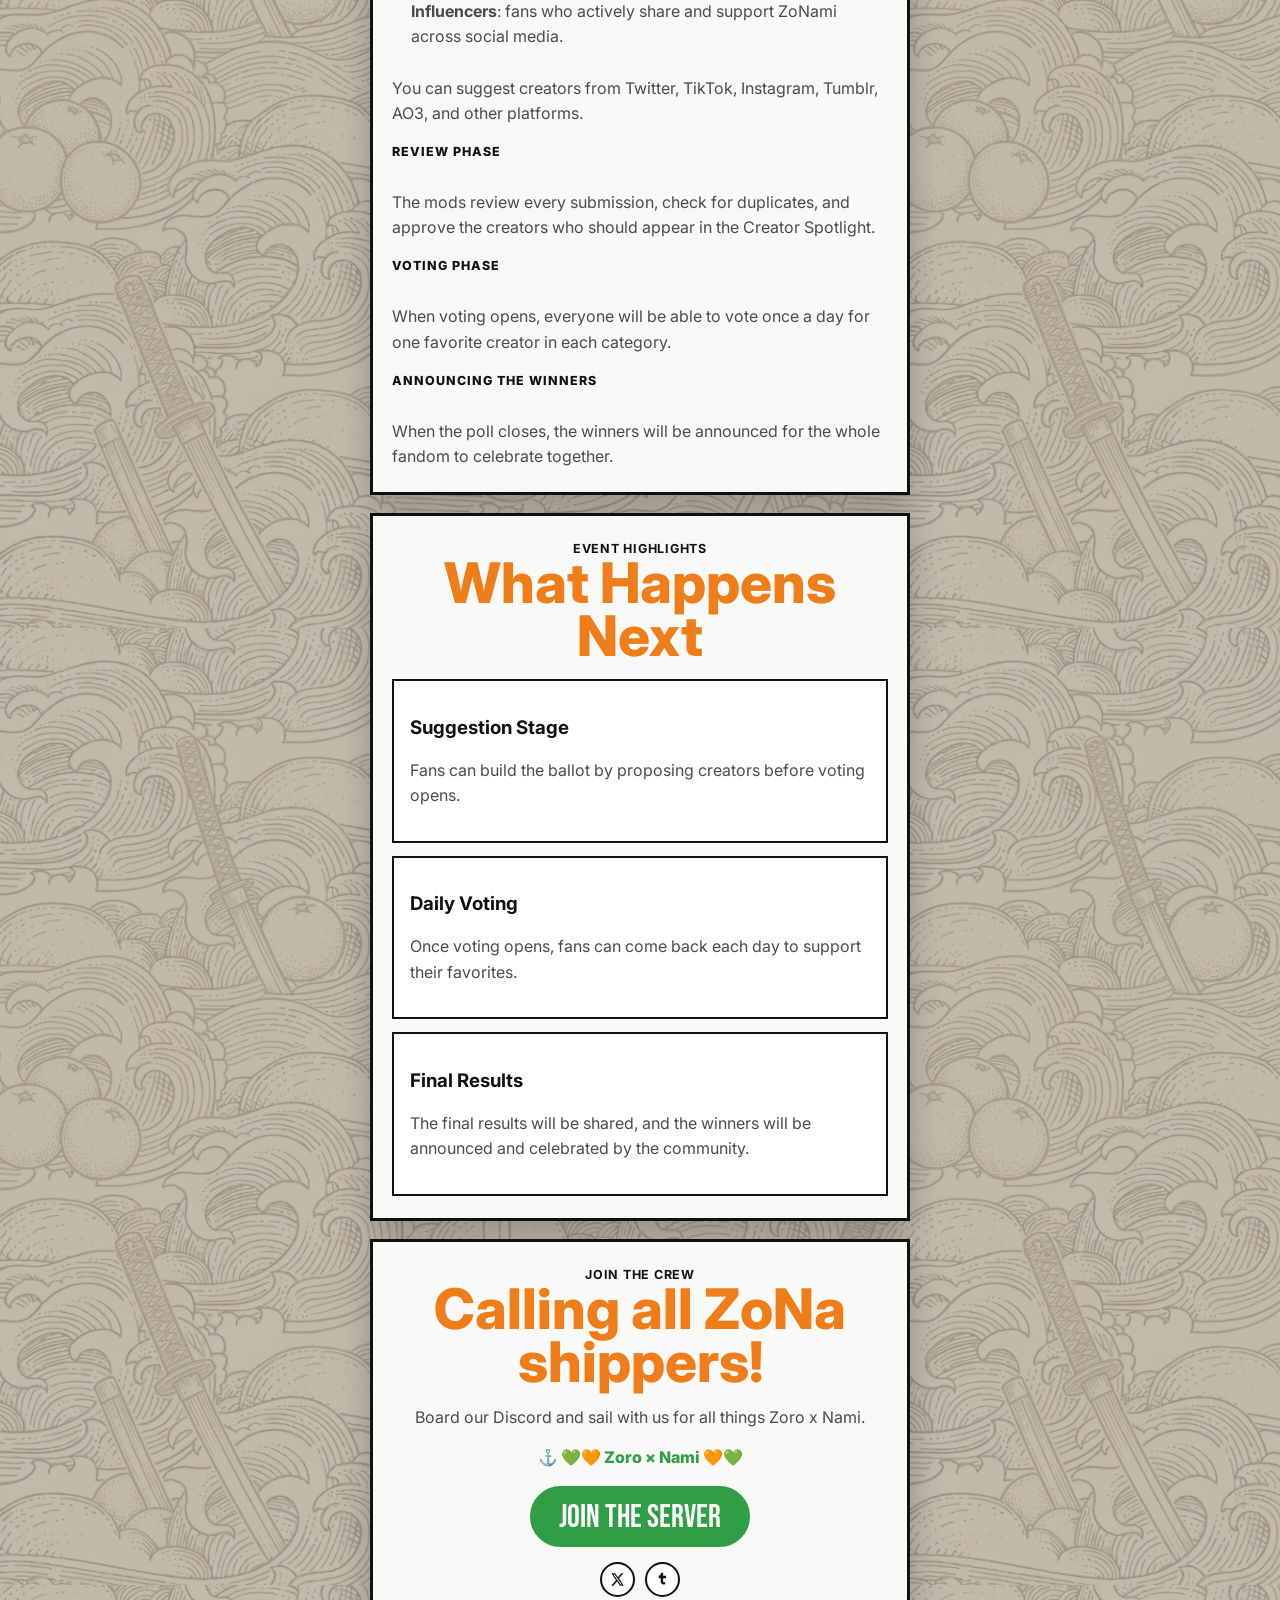
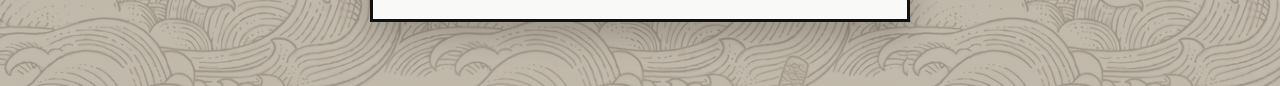
==== commit 42ac4b4f: "translations updates" ====
--- a/index-suggestion.html
+++ b/index-suggestion.html
@@ -27,19 +27,19 @@
         <label class="lang-control">
           <span class="visually-hidden" data-i18n="lang.label">Language</span>
           <select id="languageSelect" aria-label="Language">
-            <option value="en">EN</option>
-            <option value="es">ES</option>
-            <option value="fr">FR</option>
-            <option value="pt">PT</option>
-            <option value="ja">JA</option>
-            <option value="zh">ZH</option>
-            <option value="ko">KO</option>
-            <option value="hi">HI</option>
-            <option value="it">IT</option>
-            <option value="id">ID</option>
-            <option value="vi">VI</option>
-            <option value="tl">TL</option>
-            <option value="ar">AR</option>
+            <option value="en">English</option>
+            <option value="es">Español</option>
+            <option value="fr">Français</option>
+            <option value="pt">Português</option>
+            <option value="ja">日本語</option>
+            <option value="zh">中文</option>
+            <option value="ko">한국어</option>
+            <option value="hi">हिन्दी</option>
+            <option value="it">Italiano</option>
+            <option value="id">Bahasa Indonesia</option>
+            <option value="vi">Tiếng Việt</option>
+            <option value="tl">Filipino</option>
+            <option value="ar">العربية</option>
           </select>
         </label>
       </header>
--- a/styles.css
+++ b/styles.css
@@ -769,6 +769,13 @@
   padding: 0;
   background: transparent;
   cursor: pointer;
+  transition: transform 180ms ease, filter 180ms ease;
+}
+
+.vote-candidate-button:hover,
+.vote-candidate-button:focus-visible {
+  transform: translateY(-4px);
+  filter: drop-shadow(0 10px 18px rgba(0, 0, 0, 0.14));
 }
 
 .vote-candidate-art {
@@ -884,14 +891,59 @@
   color: rgba(17, 17, 17, 0.92);
 }
 
+.vote-candidate-art.has-image::before {
+  display: none;
+}
+
+.vote-candidate-image {
+  width: 100%;
+  height: 100%;
+  object-fit: cover;
+  display: block;
+}
+
 .vote-candidate-name {
   background: #111;
   color: #fff;
   padding: 0.9rem 0.5rem;
-  text-align: center;
+  display: flex;
+  align-items: center;
+  justify-content: center;
+  gap: 0.55rem;
   font-size: 1.05rem;
   font-weight: 700;
   text-transform: uppercase;
+}
+
+.vote-candidate-name-text {
+  min-width: 0;
+}
+
+.vote-candidate-platform {
+  display: inline-flex;
+  align-items: center;
+  justify-content: center;
+  min-width: 2rem;
+  height: 2rem;
+  padding: 0 0.45rem;
+  border-radius: 999px;
+  font-size: 0.78rem;
+  font-weight: 800;
+  line-height: 1;
+  letter-spacing: 0.04em;
+  background: rgba(255, 255, 255, 0.12);
+  color: #fff;
+  flex: 0 0 auto;
+}
+
+.vote-candidate-platform.is-x {
+  background: #fff;
+  color: #111;
+}
+
+.vote-candidate-platform.is-ao3 {
+  background: #8b1711;
+  color: #fff;
 }
 
 .vote-result-view {
